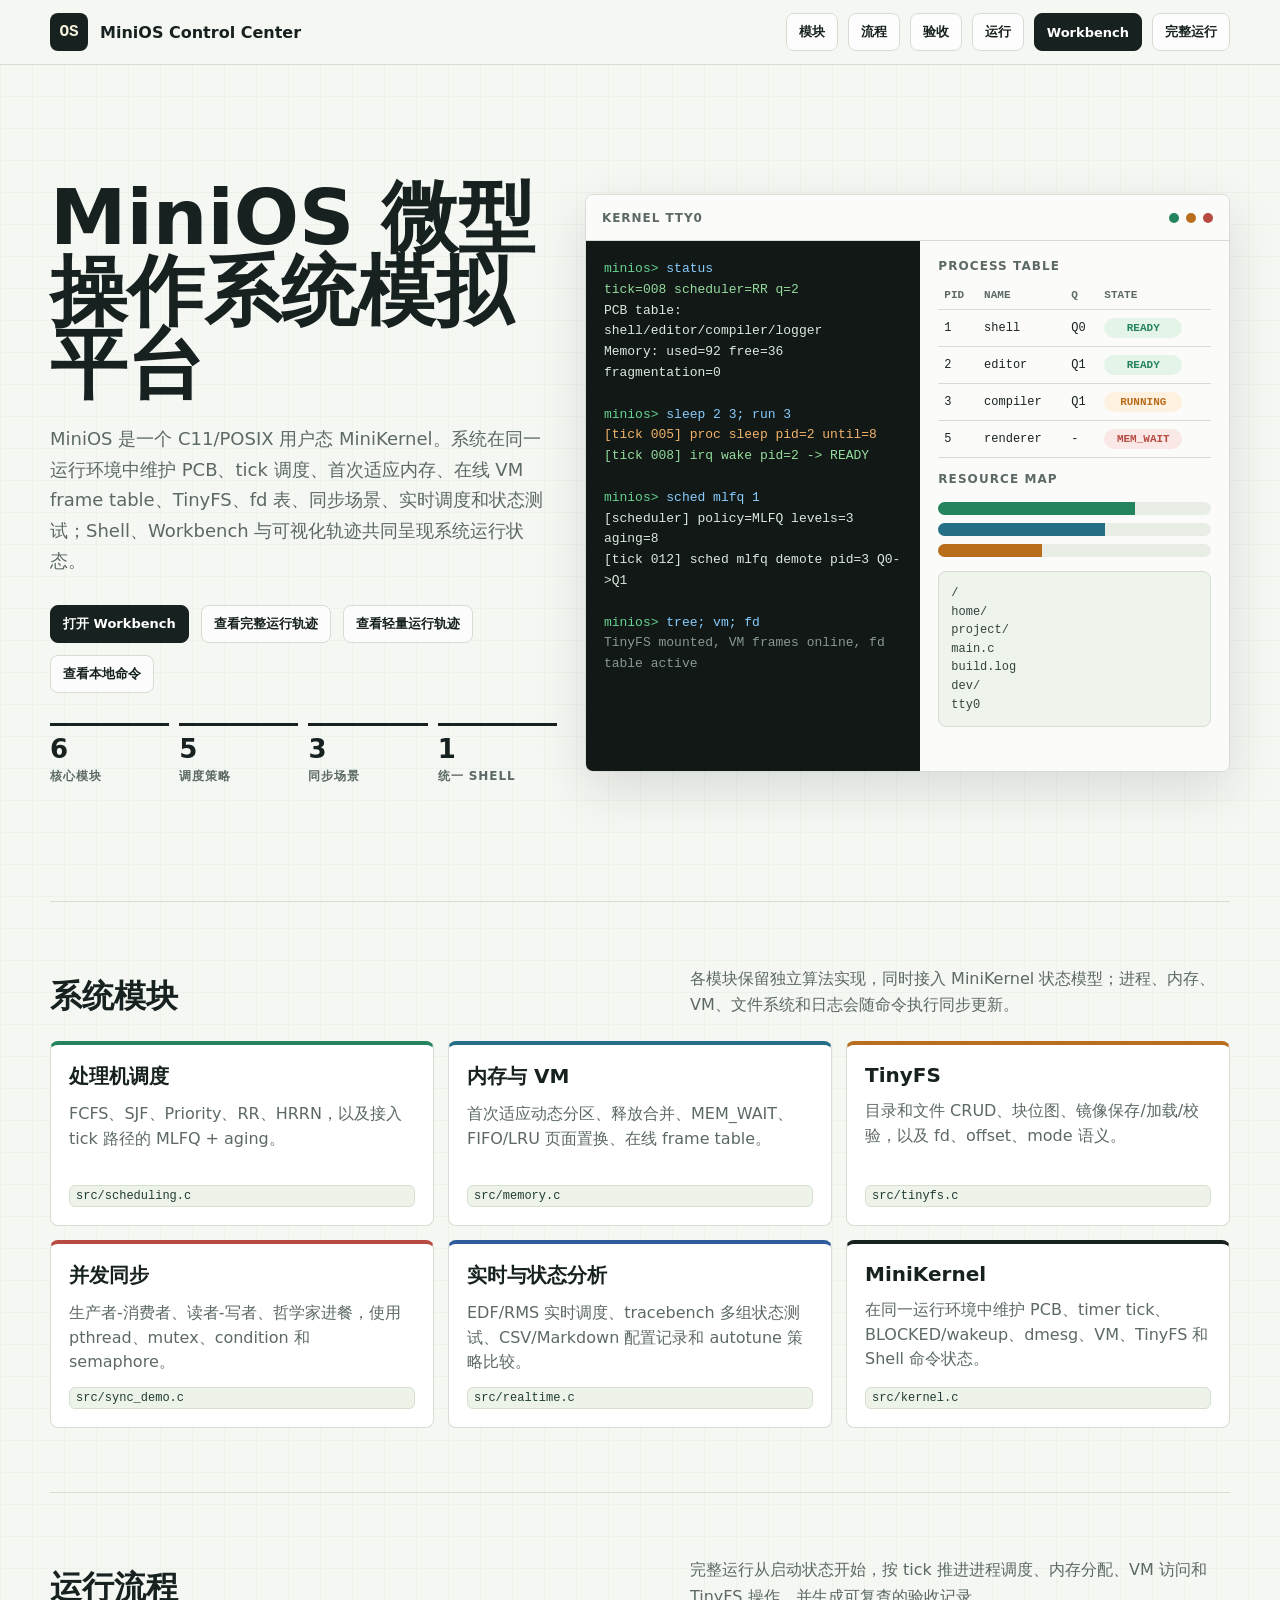
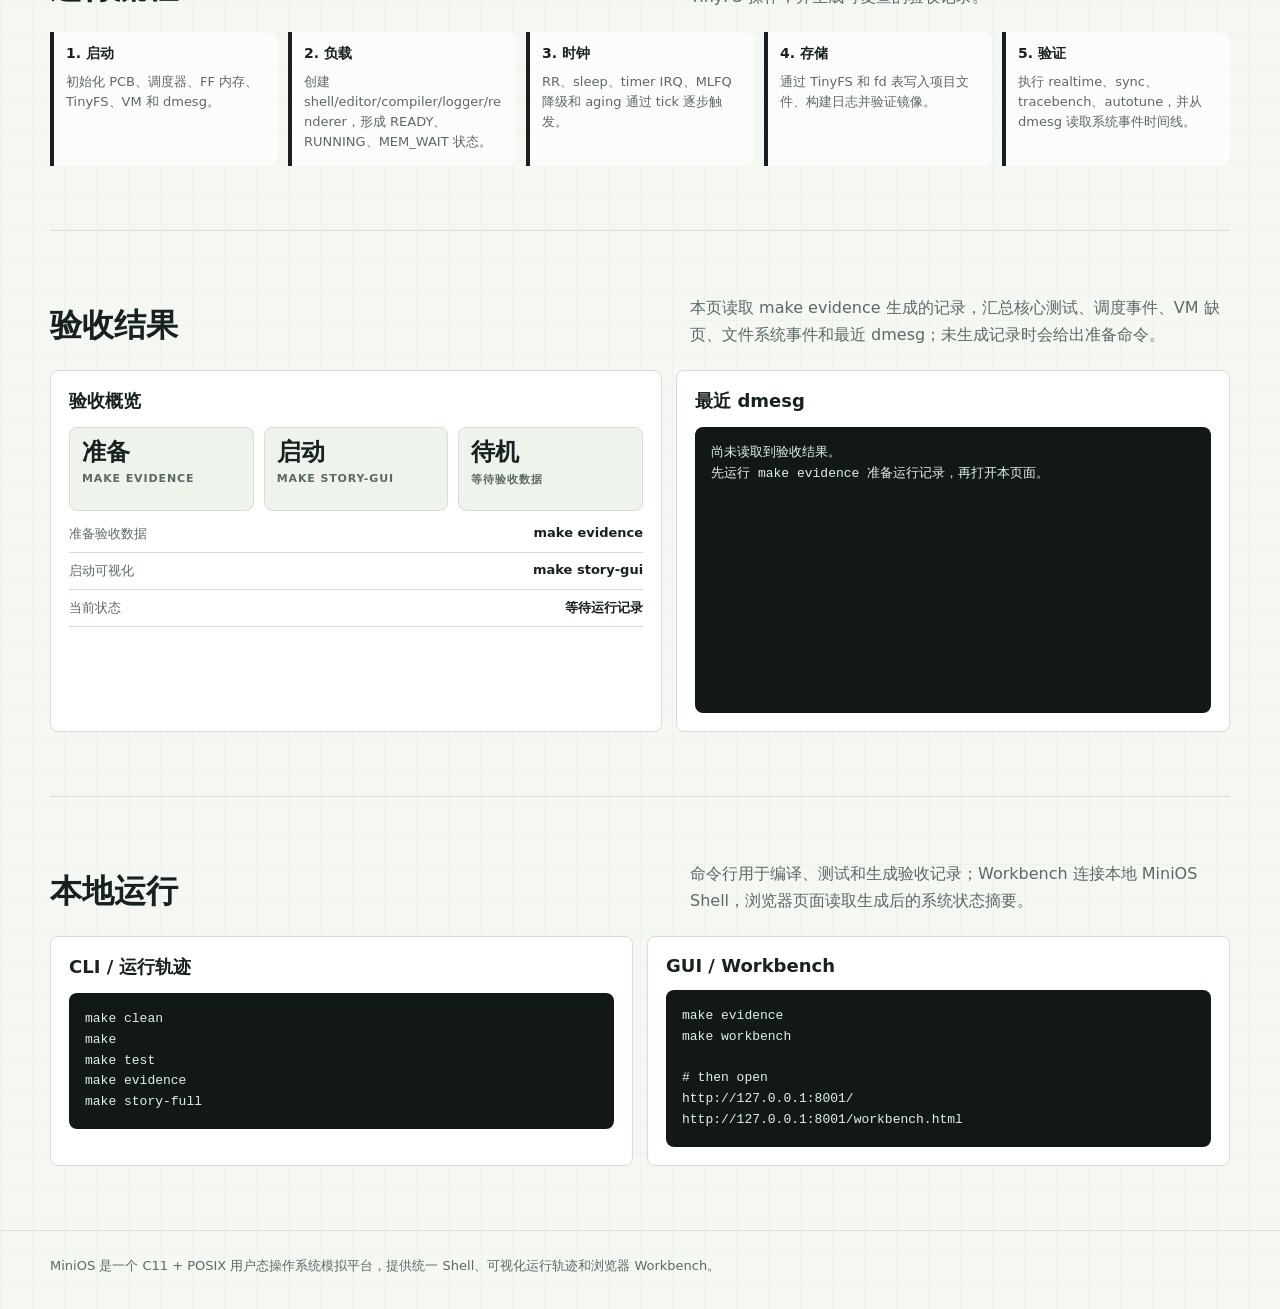
==== demo/index.html @ c405af6d "initialize" ====
<!doctype html>
<html lang="zh-CN">
<head>
  <meta charset="utf-8">
  <meta name="viewport" content="width=device-width, initial-scale=1">
  <title>MiniOS Control Center</title>
  <link rel="stylesheet" href="assets/minios.css">
</head>
<body class="home-page">
  <header class="topbar">
    <nav class="nav">
      <a class="brand" href="./index.html" aria-label="MiniOS Control Center">
        <span class="mark">OS</span>
        <span>MiniOS Control Center</span>
      </a>
      <div class="navlinks">
        <a href="#modules">模块</a>
        <a href="#workflow">流程</a>
        <a href="#evidence">验收</a>
        <a href="#run">运行</a>
        <a class="action primary" href="./workbench.html">Workbench</a>
        <a class="action" href="./minios_story.html?mode=full">完整运行</a>
      </div>
    </nav>
  </header>

  <main>
    <section class="hero">
      <div class="hero-copy">
        <h1>MiniOS 微型操作系统模拟平台</h1>
        <p class="lead">MiniOS 是一个 C11/POSIX 用户态 MiniKernel。系统在同一运行环境中维护 PCB、tick 调度、首次适应内存、在线 VM frame table、TinyFS、fd 表、同步场景、实时调度和状态测试；Shell、Workbench 与可视化轨迹共同呈现系统运行状态。</p>
        <div class="actions">
          <a class="action primary" href="./workbench.html">打开 Workbench</a>
          <a class="action" href="./minios_story.html?mode=full">查看完整运行轨迹</a>
          <a class="action" href="./minios_story.html">查看轻量运行轨迹</a>
          <a class="action" href="#run">查看本地命令</a>
        </div>
        <div class="stats" aria-label="MiniOS feature counts">
          <div class="stat"><strong>6</strong><span>核心模块</span></div>
          <div class="stat"><strong>5</strong><span>调度策略</span></div>
          <div class="stat"><strong>3</strong><span>同步场景</span></div>
          <div class="stat"><strong>1</strong><span>统一 Shell</span></div>
        </div>
      </div>

      <div class="system-preview" aria-label="MiniOS visual system preview">
        <div class="preview-head">
          <span>kernel tty0</span>
          <span class="leds"><i class="led"></i><i class="led"></i><i class="led"></i></span>
        </div>
        <div class="preview-grid">
          <div class="terminal">
            <span class="prompt">minios&gt;</span> <span class="cmd">status</span><br>
            <span class="ok">tick=008 scheduler=RR q=2</span><br>
            PCB table: shell/editor/compiler/logger<br>
            Memory: used=92 free=36 fragmentation=0<br><br>
            <span class="prompt">minios&gt;</span> <span class="cmd">sleep 2 3; run 3</span><br>
            <span class="warn">[tick 005] proc sleep pid=2 until=8</span><br>
            <span class="ok">[tick 008] irq wake pid=2 -&gt; READY</span><br><br>
            <span class="prompt">minios&gt;</span> <span class="cmd">sched mlfq 1</span><br>
            [scheduler] policy=MLFQ levels=3 aging=8<br>
            [tick 012] sched mlfq demote pid=3 Q0-&gt;Q1<br><br>
            <span class="prompt">minios&gt;</span> <span class="cmd">tree; vm; fd</span><br>
            <span class="dim">TinyFS mounted, VM frames online, fd table active</span>
          </div>
          <div class="dashboard">
            <div>
              <p class="mini-title">Process Table</p>
              <table class="process-table">
                <thead><tr><th>PID</th><th>Name</th><th>Q</th><th>State</th></tr></thead>
                <tbody>
                  <tr><td>1</td><td>shell</td><td>Q0</td><td><span class="pill ready">READY</span></td></tr>
                  <tr><td>2</td><td>editor</td><td>Q1</td><td><span class="pill ready">READY</span></td></tr>
                  <tr><td>3</td><td>compiler</td><td>Q1</td><td><span class="pill run">RUNNING</span></td></tr>
                  <tr><td>5</td><td>renderer</td><td>-</td><td><span class="pill wait">MEM_WAIT</span></td></tr>
                </tbody>
              </table>
            </div>
            <div class="memory">
              <p class="mini-title">Resource Map</p>
              <div class="bar" title="First-fit memory used"><span class="used"></span></div>
              <div class="bar" title="VM frame activity"><span class="vm"></span></div>
              <div class="bar" title="TinyFS block bitmap"><span class="fs"></span></div>
            </div>
            <div class="tree">/
home/
  project/
    main.c
    build.log
dev/
  tty0</div>
          </div>
        </div>
      </div>
    </section>

    <section class="band" id="modules">
      <div class="section-head">
        <h2>系统模块</h2>
        <p>各模块保留独立算法实现，同时接入 MiniKernel 状态模型；进程、内存、VM、文件系统和日志会随命令执行同步更新。</p>
      </div>
      <div class="module-grid">
        <article class="module accent-green">
          <div>
            <h3>处理机调度</h3>
            <p>FCFS、SJF、Priority、RR、HRRN，以及接入 tick 路径的 MLFQ + aging。</p>
          </div>
          <code>src/scheduling.c</code>
        </article>
        <article class="module accent-cyan">
          <div>
            <h3>内存与 VM</h3>
            <p>首次适应动态分区、释放合并、MEM_WAIT、FIFO/LRU 页面置换、在线 frame table。</p>
          </div>
          <code>src/memory.c</code>
        </article>
        <article class="module accent-amber">
          <div>
            <h3>TinyFS</h3>
            <p>目录和文件 CRUD、块位图、镜像保存/加载/校验，以及 fd、offset、mode 语义。</p>
          </div>
          <code>src/tinyfs.c</code>
        </article>
        <article class="module accent-red">
          <div>
            <h3>并发同步</h3>
            <p>生产者-消费者、读者-写者、哲学家进餐，使用 pthread、mutex、condition 和 semaphore。</p>
          </div>
          <code>src/sync_demo.c</code>
        </article>
        <article class="module accent-blue">
          <div>
            <h3>实时与状态分析</h3>
            <p>EDF/RMS 实时调度、tracebench 多组状态测试、CSV/Markdown 配置记录和 autotune 策略比较。</p>
          </div>
          <code>src/realtime.c</code>
        </article>
        <article class="module accent-ink">
          <div>
            <h3>MiniKernel</h3>
            <p>在同一运行环境中维护 PCB、timer tick、BLOCKED/wakeup、dmesg、VM、TinyFS 和 Shell 命令状态。</p>
          </div>
          <code>src/kernel.c</code>
        </article>
      </div>
    </section>

    <section class="band" id="workflow">
      <div class="section-head">
        <h2>运行流程</h2>
        <p>完整运行从启动状态开始，按 tick 推进进程调度、内存分配、VM 访问和 TinyFS 操作，并生成可复查的验收记录。</p>
      </div>
      <div class="workflow">
        <div class="step"><strong>1. 启动</strong><span>初始化 PCB、调度器、FF 内存、TinyFS、VM 和 dmesg。</span></div>
        <div class="step"><strong>2. 负载</strong><span>创建 shell/editor/compiler/logger/renderer，形成 READY、RUNNING、MEM_WAIT 状态。</span></div>
        <div class="step"><strong>3. 时钟</strong><span>RR、sleep、timer IRQ、MLFQ 降级和 aging 通过 tick 逐步触发。</span></div>
        <div class="step"><strong>4. 存储</strong><span>通过 TinyFS 和 fd 表写入项目文件、构建日志并验证镜像。</span></div>
        <div class="step"><strong>5. 验证</strong><span>执行 realtime、sync、tracebench、autotune，并从 dmesg 读取系统事件时间线。</span></div>
      </div>
    </section>

    <section class="band" id="evidence">
      <div class="section-head">
        <h2>验收结果</h2>
        <p>本页读取 make evidence 生成的记录，汇总核心测试、调度事件、VM 缺页、文件系统事件和最近 dmesg；未生成记录时会给出准备命令。</p>
      </div>
      <div class="evidence-grid">
        <div class="evidence-panel">
          <h3>验收概览</h3>
          <div class="evidence-metrics" id="evidenceMetrics">
            <div class="evidence-metric"><strong>-</strong><span>待运行</span></div>
            <div class="evidence-metric"><strong>-</strong><span>待加载</span></div>
            <div class="evidence-metric"><strong>-</strong><span>待记录</span></div>
          </div>
          <div class="evidence-list" id="evidenceList">
            <div class="evidence-row"><span>准备命令</span><b>make evidence</b></div>
            <div class="evidence-row"><span>可视化入口</span><b>make story-gui</b></div>
          </div>
        </div>
        <div class="evidence-panel">
          <h3>最近 dmesg</h3>
          <pre class="dmesg-live" id="evidenceDmesg">生成验收数据后，这里会显示最近的 MiniOS 内核事件。</pre>
        </div>
      </div>
    </section>

    <section class="band" id="run">
      <div class="section-head">
        <h2>本地运行</h2>
        <p>命令行用于编译、测试和生成验收记录；Workbench 连接本地 MiniOS Shell，浏览器页面读取生成后的系统状态摘要。</p>
      </div>
      <div class="commands">
        <div class="command">
          <h3>CLI / 运行轨迹</h3>
          <pre>make clean
make
make test
make evidence
make story-full</pre>
        </div>
        <div class="command">
          <h3>GUI / Workbench</h3>
          <pre>make evidence
make workbench

# then open
http://127.0.0.1:8001/
http://127.0.0.1:8001/workbench.html</pre>
        </div>
      </div>
    </section>
  </main>

  <footer>
    <main>MiniOS 是一个 C11 + POSIX 用户态操作系统模拟平台，提供统一 Shell、可视化运行轨迹和浏览器 Workbench。</main>
  </footer>
  <script>
    const metricEl = document.getElementById('evidenceMetrics');
    const listEl = document.getElementById('evidenceList');
    const dmesgEl = document.getElementById('evidenceDmesg');

    function text(value, fallback = '-') {
      return value === undefined || value === null || value === '' ? fallback : String(value);
    }

    function html(value, fallback = '-') {
      return text(value, fallback)
        .replace(/&/g, '&amp;')
        .replace(/</g, '&lt;')
        .replace(/>/g, '&gt;')
        .replace(/"/g, '&quot;')
        .replace(/'/g, '&#39;');
    }

    function renderFallbackEvidence() {
      metricEl.innerHTML = `
        <div class="evidence-metric"><strong>准备</strong><span>make evidence</span></div>
        <div class="evidence-metric"><strong>启动</strong><span>make story-gui</span></div>
        <div class="evidence-metric"><strong>待机</strong><span>等待验收数据</span></div>`;
      listEl.innerHTML = `
        <div class="evidence-row"><span>准备验收数据</span><b>make evidence</b></div>
        <div class="evidence-row"><span>启动可视化</span><b>make story-gui</b></div>
        <div class="evidence-row"><span>当前状态</span><b>等待运行记录</b></div>`;
      dmesgEl.textContent = '尚未读取到验收结果。\n先运行 make evidence 准备运行记录，再打开本页面。';
    }

    function renderEvidence(data) {
      const status = data.status || {};
      const events = data.events || {};
      const autotune = data.autotune || {};
      const tracebench = data.tracebench || {};

      metricEl.innerHTML = `
        <div class="evidence-metric"><strong>${html(status.core_tests)}</strong><span>核心测试</span></div>
        <div class="evidence-metric"><strong>${html(status.final_tick)}</strong><span>最终 Tick</span></div>
        <div class="evidence-metric"><strong>${html(status.full_demo_commands)}</strong><span>Shell 命令</span></div>
        <div class="evidence-metric"><strong>${html(events.mlfq_events)}</strong><span>MLFQ 事件</span></div>
        <div class="evidence-metric"><strong>${html(events.vm_faults)}</strong><span>VM 缺页</span></div>
        <div class="evidence-metric"><strong>${html(events.fs_events)}</strong><span>FS 事件</span></div>`;

      listEl.innerHTML = `
        <div class="evidence-row"><span>验收时间</span><b>${html(data.generated_at)}</b></div>
        <div class="evidence-row"><span>调度推荐</span><b>${html(autotune.scheduler)}</b></div>
        <div class="evidence-row"><span>VM 推荐</span><b>${html(autotune.vm)}</b></div>
        <div class="evidence-row"><span>并发推荐</span><b>${html(autotune.concurrency)} ${html(autotune.speedup, '')}</b></div>
        <div class="evidence-row"><span>Tracebench</span><b>${html(tracebench.vm_summary)}</b></div>
        <div class="evidence-row"><span>运行规模</span><b>${html(status.full_demo_lines)} 行轨迹 / ${html(status.record_count)} 项记录</b></div>`;

      dmesgEl.textContent = Array.isArray(data.recent_dmesg) && data.recent_dmesg.length > 0
        ? data.recent_dmesg.join('\n')
        : '已加载验收结果，但没有最近 dmesg 记录。';
    }

    fetch('assets/evidence.json', { cache: 'no-store' })
      .then(response => {
        if (!response.ok) throw new Error(`HTTP ${response.status}`);
        return response.json();
      })
      .then(renderEvidence)
      .catch(renderFallbackEvidence);
  </script>
</body>
</html>
---- demo/assets/minios.css ----
/* Shared stylesheet for the MiniOS GUI pages. Page-specific rules are scoped by body class to keep common class names from drifting or colliding. */

/* index.html */

:root {
  --bg: #f5f7f3;
    --ink: #17211f;
    --muted: #5c6964;
    --line: #d7ddd3;
    --panel: #ffffff;
    --panel-soft: #eef3eb;
    --panel-2: #eef3eb;
    --terminal: #111816;
    --green: #24845d;
    --cyan: #256f86;
    --amber: #b96e1e;
    --red: #b84b41;
    --blue: #315c9b;
    --shadow: 0 18px 50px rgba(18, 31, 28, 0.12);
}

body.home-page * {
  box-sizing: border-box;
}

body.home-page {
  margin: 0;
    color: var(--ink);
    background:
      linear-gradient(#edf2ea 1px, transparent 1px),
      linear-gradient(90deg, #edf2ea 1px, transparent 1px),
      var(--bg);
    background-size: 32px 32px;
    font-family: Inter, "Segoe UI", "PingFang SC", "Microsoft YaHei", system-ui, sans-serif;
}

body.home-page a {
  color: inherit; text-decoration: none;
}

body.home-page .topbar {
  position: sticky;
    top: 0;
    z-index: 10;
    border-bottom: 1px solid var(--line);
    background: rgba(245, 247, 243, 0.92);
    backdrop-filter: blur(14px);
}

body.home-page .nav {
  width: min(1180px, calc(100vw - 32px));
    margin: 0 auto;
    min-height: 64px;
    display: flex;
    align-items: center;
    justify-content: space-between;
    gap: 16px;
}

body.home-page .brand {
  display: flex;
    align-items: center;
    gap: 12px;
    font-weight: 900;
    letter-spacing: 0;
}

body.home-page .mark {
  width: 38px;
    height: 38px;
    border-radius: 8px;
    display: grid;
    place-items: center;
    background: var(--ink);
    color: #f6f1dc;
    font: 900 16px "Cascadia Code", "JetBrains Mono", monospace;
}

body.home-page .navlinks {
  display: flex;
    align-items: center;
    gap: 10px;
    flex-wrap: wrap;
}

body.home-page .navlinks a, body.home-page .action {
  min-height: 38px;
    display: inline-flex;
    align-items: center;
    justify-content: center;
    border: 1px solid var(--line);
    border-radius: 8px;
    padding: 0 12px;
    background: rgba(255, 255, 255, 0.68);
    font-size: 13px;
    font-weight: 800;
    white-space: nowrap;
}

body.home-page .action.primary {
  border-color: var(--ink);
    background: var(--ink);
    color: #fff;
}

body.home-page main {
  width: min(1180px, calc(100vw - 32px));
    margin: 0 auto;
}

body.home-page .hero {
  min-height: calc(100vh - 64px);
    display: grid;
    grid-template-columns: minmax(0, 0.88fr) minmax(480px, 1.12fr);
    gap: 28px;
    align-items: center;
    padding: 34px 0;
}

body.home-page .hero-copy h1 {
  margin: 0;
    font-size: clamp(42px, 6vw, 82px);
    line-height: 0.96;
    letter-spacing: 0;
    max-width: 720px;
}

body.home-page .lead {
  margin: 22px 0 0;
    max-width: 670px;
    color: var(--muted);
    font-size: 18px;
    line-height: 1.7;
}

body.home-page .actions {
  margin-top: 28px;
    display: flex;
    flex-wrap: wrap;
    gap: 12px;
}

body.home-page .stats {
  margin-top: 30px;
    display: grid;
    grid-template-columns: repeat(4, minmax(0, 1fr));
    gap: 10px;
    max-width: 620px;
}

body.home-page .stat {
  border-top: 3px solid var(--ink);
    padding-top: 10px;
}

body.home-page .stat strong {
  display: block;
    font-size: 26px;
    line-height: 1;
}

body.home-page .stat span {
  display: block;
    margin-top: 6px;
    color: var(--muted);
    font-size: 12px;
    font-weight: 800;
    text-transform: uppercase;
    letter-spacing: 0.08em;
}

body.home-page .system-preview {
  border: 1px solid var(--line);
    border-radius: 8px;
    background: var(--panel);
    box-shadow: var(--shadow);
    overflow: hidden;
}

body.home-page .preview-head {
  height: 46px;
    display: flex;
    align-items: center;
    justify-content: space-between;
    padding: 0 16px;
    border-bottom: 1px solid var(--line);
    background: #fbfcfa;
    font-size: 12px;
    font-weight: 900;
    letter-spacing: 0.08em;
    text-transform: uppercase;
    color: var(--muted);
}

body.home-page .leds {
  display: flex;
    gap: 7px;
}

body.home-page .led {
  width: 10px;
    height: 10px;
    border-radius: 50%;
    background: var(--green);
}

body.home-page .led:nth-child(2) {
  background: var(--amber);
}

body.home-page .led:nth-child(3) {
  background: var(--red);
}

body.home-page .preview-grid {
  display: grid;
    grid-template-columns: 1.04fr 0.96fr;
    min-height: 530px;
}

body.home-page .terminal {
  background: var(--terminal);
    color: #dce9df;
    padding: 18px;
    font: 13px/1.6 "Cascadia Code", "JetBrains Mono", monospace;
    overflow: hidden;
}

body.home-page .prompt {
  color: #67d391;
}

body.home-page .cmd {
  color: #88ccff;
}

body.home-page .ok {
  color: #96db9e;
}

body.home-page .warn {
  color: #f2b369;
}

body.home-page .dim {
  color: #899990;
}

body.home-page .dashboard {
  padding: 18px;
    display: grid;
    gap: 14px;
    align-content: start;
    background: #fbfcfa;
}

body.home-page .mini-title {
  margin: 0 0 8px;
    color: var(--muted);
    font-size: 12px;
    font-weight: 900;
    letter-spacing: 0.09em;
    text-transform: uppercase;
}

body.home-page .process-table {
  width: 100%;
    border-collapse: collapse;
    font: 12px "Cascadia Code", monospace;
}

body.home-page .process-table th, body.home-page .process-table td {
  padding: 8px 6px;
    border-bottom: 1px solid var(--line);
    text-align: left;
}

body.home-page .process-table th {
  color: var(--muted);
    font-size: 11px;
    text-transform: uppercase;
}

body.home-page .pill {
  display: inline-flex;
    align-items: center;
    min-width: 78px;
    justify-content: center;
    border-radius: 999px;
    padding: 4px 8px;
    font-size: 11px;
    font-weight: 900;
}

body.home-page .ready {
  color: var(--green); background: #e5f4e8;
}

body.home-page .run {
  color: var(--amber); background: #fff1df;
}

body.home-page .wait {
  color: var(--red); background: #fae8e6;
}

body.home-page .memory {
  display: grid;
    gap: 8px;
}

body.home-page .bar {
  height: 13px;
    border-radius: 999px;
    overflow: hidden;
    background: #e8ede5;
}

body.home-page .bar span {
  display: block;
    height: 100%;
}

body.home-page .bar .used {
  width: 72%; background: var(--green);
}

body.home-page .bar .vm {
  width: 61%; background: var(--cyan);
}

body.home-page .bar .fs {
  width: 38%; background: var(--amber);
}

body.home-page .tree {
  border: 1px solid var(--line);
    border-radius: 8px;
    padding: 12px;
    background: var(--panel-soft);
    color: #33433e;
    font: 12px/1.55 "Cascadia Code", monospace;
    white-space: pre-line;
}

body.home-page section.band {
  padding: 64px 0;
    border-top: 1px solid var(--line);
}

body.home-page .section-head {
  display: flex;
    align-items: end;
    justify-content: space-between;
    gap: 18px;
    margin-bottom: 22px;
}

body.home-page .section-head h2 {
  margin: 0;
    font-size: 32px;
    letter-spacing: 0;
}

body.home-page .section-head p {
  margin: 0;
    color: var(--muted);
    max-width: 540px;
    line-height: 1.65;
}

body.home-page .module-grid {
  display: grid;
    grid-template-columns: repeat(3, minmax(0, 1fr));
    gap: 14px;
}

body.home-page .module {
  border: 1px solid var(--line);
    border-radius: 8px;
    background: var(--panel);
    padding: 18px;
    min-height: 185px;
    display: flex;
    flex-direction: column;
    justify-content: space-between;
}

body.home-page .module h3 {
  margin: 0;
    font-size: 20px;
    letter-spacing: 0;
}

body.home-page .module p {
  margin: 12px 0;
    color: var(--muted);
    line-height: 1.55;
}

body.home-page .module code, body.home-page .command code {
  font-family: "Cascadia Code", "JetBrains Mono", monospace;
    font-size: 12px;
    color: #213c35;
    background: #edf3e9;
    border: 1px solid #d6dfd0;
    border-radius: 6px;
    padding: 3px 6px;
    word-break: break-word;
}

body.home-page .accent-green {
  border-top: 4px solid var(--green);
}

body.home-page .accent-cyan {
  border-top: 4px solid var(--cyan);
}

body.home-page .accent-amber {
  border-top: 4px solid var(--amber);
}

body.home-page .accent-red {
  border-top: 4px solid var(--red);
}

body.home-page .accent-blue {
  border-top: 4px solid var(--blue);
}

body.home-page .accent-ink {
  border-top: 4px solid var(--ink);
}

body.home-page .workflow {
  display: grid;
    grid-template-columns: repeat(auto-fit, minmax(190px, 1fr));
    gap: 10px;
}

body.home-page .evidence-grid {
  display: grid;
    grid-template-columns: 1.05fr 0.95fr;
    gap: 14px;
    align-items: stretch;
}

body.home-page .evidence-panel {
  border: 1px solid var(--line);
    border-radius: 8px;
    background: var(--panel);
    padding: 18px;
    min-height: 100%;
}

body.home-page .evidence-panel h3 {
  margin: 0 0 14px;
    font-size: 18px;
}

body.home-page .evidence-metrics {
  display: grid;
    grid-template-columns: repeat(3, minmax(0, 1fr));
    gap: 10px;
}

body.home-page .evidence-metric {
  border: 1px solid var(--line);
    border-radius: 8px;
    background: var(--panel-soft);
    padding: 12px;
    min-height: 84px;
}

body.home-page .evidence-metric strong {
  display: block;
    font-size: 24px;
    line-height: 1.05;
}

body.home-page .evidence-metric span {
  display: block;
    margin-top: 7px;
    color: var(--muted);
    font-size: 11px;
    font-weight: 900;
    text-transform: uppercase;
    letter-spacing: 0.08em;
}

body.home-page .evidence-list {
  display: grid;
    gap: 9px;
    margin-top: 14px;
}

body.home-page .evidence-row {
  display: flex;
    justify-content: space-between;
    gap: 14px;
    border-bottom: 1px solid var(--line);
    padding-bottom: 9px;
    color: var(--muted);
    font-size: 13px;
}

body.home-page .evidence-row b {
  color: var(--ink);
    font-weight: 900;
}

body.home-page .dmesg-live {
  margin: 0;
    min-height: 286px;
    max-height: 360px;
}

body.home-page .step {
  border-left: 4px solid var(--ink);
    padding: 12px 12px 14px;
    background: rgba(255, 255, 255, 0.72);
    border-radius: 0 8px 8px 0;
    min-height: 128px;
    display: grid;
    align-content: start;
    gap: 9px;
}

body.home-page .step strong {
  display: block;
    font-size: 14px;
    line-height: 1.35;
}

body.home-page .step span {
  display: block;
    margin-top: 0;
    color: var(--muted);
    font-size: 13px;
    line-height: 1.55;
    overflow-wrap: anywhere;
}

body.home-page .commands {
  display: grid;
    grid-template-columns: 1fr 1fr;
    gap: 14px;
}

body.home-page .command {
  border: 1px solid var(--line);
    border-radius: 8px;
    background: var(--panel);
    padding: 18px;
}

body.home-page .command h3 {
  margin: 0 0 14px;
    font-size: 18px;
}

body.home-page pre {
  margin: 0;
    padding: 16px;
    border-radius: 8px;
    background: var(--terminal);
    color: #e4efe7;
    overflow: auto;
    font: 13px/1.6 "Cascadia Code", "JetBrains Mono", monospace;
}

body.home-page footer {
  border-top: 1px solid var(--line);
    padding: 26px 0 34px;
    color: var(--muted);
    font-size: 13px;
}

@media (max-width: 980px) {
  body.home-page .hero {
    min-height: auto;
      grid-template-columns: 1fr;
      padding: 36px 0;
  }

  body.home-page .preview-grid, body.home-page .module-grid, body.home-page .workflow, body.home-page .evidence-grid, body.home-page .commands {
    grid-template-columns: 1fr;
  }

  body.home-page .evidence-metrics {
    grid-template-columns: repeat(2, minmax(0, 1fr));
  }

  body.home-page .stats {
    grid-template-columns: repeat(2, minmax(0, 1fr));
  }

  body.home-page .section-head {
    display: block;
  }

  body.home-page .section-head p {
    margin-top: 10px;
  }

}

@media (max-width: 640px) {
  body.home-page .nav {
    align-items: flex-start;
      flex-direction: column;
      padding: 12px 0;
  }

  body.home-page .hero-copy h1 {
    font-size: 40px;
  }

  body.home-page .lead {
    font-size: 16px;
  }

  body.home-page .stats {
    grid-template-columns: 1fr;
  }

  body.home-page .evidence-metrics {
    grid-template-columns: 1fr;
  }

  body.home-page .actions a {
    width: 100%;
  }

}

/* minios_story.html */

body.story-page * {
  box-sizing: border-box;
}

body.story-page {
  margin: 0;
    min-height: 100vh;
    color: var(--ink);
    font-family: Inter, "Segoe UI", "PingFang SC", "Microsoft YaHei", system-ui, sans-serif;
    background:
      linear-gradient(#edf2ea 1px, transparent 1px),
      linear-gradient(90deg, #edf2ea 1px, transparent 1px),
      var(--bg);
    background-size: 32px 32px;
    overflow: auto;
}

body.story-page .shell {
  width: min(1500px, calc(100vw - 32px));
    min-height: calc(100vh - 32px);
    margin: 16px auto 24px;
    display: grid;
    grid-template-columns: 1.35fr 0.9fr;
    grid-template-rows: auto minmax(540px, 1fr) auto;
    gap: 16px;
}

body.story-page .hero, body.story-page .terminal, body.story-page .dashboard, body.story-page .timeline {
  border: 1px solid var(--line);
    background: var(--panel);
    box-shadow: var(--shadow);
}

body.story-page .hero, body.story-page .terminal, body.story-page .dashboard, body.story-page .timeline {
  min-width: 0;
}

body.story-page .hero {
  grid-column: 1 / -1;
    border-radius: 8px;
    display: flex;
    align-items: center;
    justify-content: space-between;
    padding: 18px 24px;
    background: rgba(255, 255, 255, 0.92);
    position: relative;
    overflow: hidden;
}

body.story-page .hero::after {
  content: "";
    position: absolute;
    inset: auto 24px 0;
    height: 1px;
    background: var(--line);
}

body.story-page .title {
  display: flex; align-items: center; gap: 16px;
}

body.story-page .badge {
  width: 52px;
    height: 52px;
    display: grid;
    place-items: center;
    border-radius: 8px;
    color: #f6f1dc;
    background: var(--ink);
    font: 900 22px "Cascadia Code", "Fira Code", monospace;
}

body.story-page h1 {
  margin: 0; font-size: 30px; letter-spacing: 0;
}

body.story-page .subtitle {
  color: var(--muted); font-size: 14px; margin-top: 4px;
}

body.story-page .hero-meta {
  display: flex; flex-wrap: wrap; gap: 6px; margin-top: 8px;
}

body.story-page .hero-meta span {
  border: 1px solid var(--line);
    border-radius: 999px;
    padding: 4px 8px;
    color: var(--muted);
    background: var(--panel-2);
    font: 800 10px Inter, "Segoe UI", sans-serif;
    letter-spacing: 0.08em;
    text-transform: uppercase;
}

body.story-page #storyUpdatedAt {
  border-color: #b8d8c2;
  color: #24483b;
  background: #e5f4e8;
}

body.story-page .controls {
  display: flex; align-items: center; gap: 10px;
}

body.story-page button, body.story-page select, body.story-page .home-link {
  border: 1px solid var(--line);
    border-radius: 8px;
    background: rgba(255, 255, 255, 0.68);
    color: var(--ink);
    min-height: 38px;
    padding: 0 12px;
    font: 800 13px Inter, "Segoe UI", sans-serif;
    cursor: pointer;
    text-decoration: none;
    display: inline-flex;
    align-items: center;
    justify-content: center;
}

body.story-page .home-link {
  border-color: #b8d8c2;
  color: #24483b;
  background: #e5f4e8;
}

body.story-page button:disabled {
  cursor: not-allowed; opacity: 0.46;
}

body.story-page button.primary {
  background: var(--ink); color: #fff; border-color: var(--ink);
}

body.story-page select {
  appearance: none;
}

body.story-page .terminal {
  border-radius: 8px;
    padding: 0;
    overflow: hidden;
    display: grid;
    grid-template-rows: 42px 1fr;
    background: var(--terminal);
}

body.story-page .terminal-bar {
  display: flex;
    align-items: center;
    gap: 8px;
    padding: 0 18px;
    border-bottom: 1px solid rgba(255, 255, 255, 0.08);
    background: rgba(0, 0, 0, 0.28);
    color: #899990;
    font: 900 12px Inter, "Segoe UI", sans-serif;
    letter-spacing: 0.08em;
    text-transform: uppercase;
}

body.story-page .dot {
  width: 10px; height: 10px; border-radius: 50%; background: var(--red);
}

body.story-page .dot:nth-child(2) {
  background: var(--amber);
}

body.story-page .dot:nth-child(3) {
  background: var(--green);
}

body.story-page .terminal-screen {
  padding: 18px;
    overflow: auto;
    font: 14px/1.55 "Cascadia Code", "Fira Code", "JetBrains Mono", monospace;
    color: #dce9df;
    background:
      linear-gradient(rgba(255,255,255,0.026) 1px, transparent 1px),
      var(--terminal);
    background-size: 100% 28px;
}

body.story-page .prompt {
  color: #67d391;
}

body.story-page .cmd {
  color: #88ccff;
}

body.story-page .out {
  color: #dce9df; white-space: pre-wrap; margin: 4px 0 14px;
}

body.story-page .cursor {
  display: inline-block; width: 8px; height: 16px; background: var(--amber); vertical-align: -2px; animation: blink 1s steps(1) infinite;
}

@keyframes blink { 50% { opacity: 0; } 
}

body.story-page .dashboard {
  border-radius: 8px;
    padding: 18px;
    display: grid;
    grid-template-rows: auto auto auto 1fr;
    gap: 14px;
    overflow: auto;
    background: #fbfcfa;
}

body.story-page .phase-label {
  color: var(--amber); font: 800 13px Inter, "Segoe UI", sans-serif; text-transform: uppercase; letter-spacing: 0.12em;
}

body.story-page .narration {
  font-size: 22px; line-height: 1.24; margin-top: 5px;
}

body.story-page .metrics {
  display: grid; grid-template-columns: repeat(3, minmax(0, 1fr)); gap: 10px;
}

body.story-page .metric {
  background: var(--panel-2); border: 1px solid var(--line); border-radius: 8px; padding: 12px;
}

body.story-page .metric span {
  display: block; color: var(--muted); font: 900 11px Inter, "Segoe UI", sans-serif; text-transform: uppercase; letter-spacing: 0.1em;
}

body.story-page .metric strong {
  display: block; margin-top: 5px; font-size: 22px;
}

body.story-page .phase-label,
body.story-page .narration,
body.story-page .metric,
body.story-page .metric span,
body.story-page .metric strong,
body.story-page .module,
body.story-page .fs-box,
body.story-page .vm-box,
body.story-page .fd-box,
body.story-page .log-box,
body.story-page .evidence-box {
  min-width: 0;
  overflow-wrap: anywhere;
}

body.story-page .memory-bar {
  height: 12px; background: #e8ede5; border-radius: 99px; overflow: hidden; margin-top: 8px;
}

body.story-page .memory-fill {
  height: 100%; width: 0%; background: var(--green); transition: width 500ms ease;
}

body.story-page .module-grid {
  display: grid; grid-template-columns: repeat(5, 1fr); gap: 7px;
}

body.story-page .module {
  border: 1px solid var(--line);
    border-radius: 8px;
    padding: 7px 6px;
    color: var(--muted);
    background: rgba(255, 255, 255, 0.72);
    font: 800 10px Inter, "Segoe UI", sans-serif;
    text-align: center;
    letter-spacing: 0.06em;
    text-transform: uppercase;
    transition: 250ms ease;
}

body.story-page .module.done {
  color: var(--green); border-color: #b8d8c2; background: #e5f4e8;
}

body.story-page .module.current {
  color: #fff;
    border-color: var(--ink);
    background: var(--ink);
    box-shadow: none;
    transform: translateY(-1px);
}

body.story-page .tables {
  display: grid; grid-template-columns: 1fr; gap: 12px; min-height: 0; overflow: auto;
}

body.story-page table {
  width: 100%; border-collapse: collapse; font: 13px "Cascadia Code", monospace;
}

body.story-page th, body.story-page td {
  padding: 8px 6px; border-bottom: 1px solid var(--line); text-align: left;
}

body.story-page th {
  color: var(--muted); font-size: 11px; text-transform: uppercase;
}

body.story-page .state-ready {
  color: var(--green);
}

body.story-page .state-run {
  color: var(--amber);
}

body.story-page .state-wait {
  color: var(--red);
}

body.story-page .state-term {
  color: #899990;
}

body.story-page .fs-box, body.story-page .vm-box, body.story-page .fd-box, body.story-page .log-box, body.story-page .evidence-box {
  background: var(--panel-2);
    border: 1px solid var(--line);
    border-radius: 8px;
    padding: 12px;
    font: 12px/1.45 "Cascadia Code", monospace;
    color: #33433e;
    max-height: 106px;
    overflow: hidden;
    white-space: pre-line;
}

body.story-page .evidence-box {
  max-height: 122px;
    color: #24483b;
    border-color: #b8d8c2;
    background: #e5f4e8;
}

body.story-page .evidence-title {
  display: block;
    margin-bottom: 6px;
    color: var(--green);
    font: 800 11px Inter, "Segoe UI", sans-serif;
    letter-spacing: 0.08em;
    text-transform: uppercase;
}

body.story-page .timeline {
  grid-column: 1 / -1;
    border-radius: 8px;
    padding: 16px 18px;
    background: var(--panel);
    overflow: visible;
}

body.story-page .progress-track {
  height: 8px;
    margin-bottom: 12px;
    border-radius: 999px;
    overflow: hidden;
    background: #e8ede5;
}

body.story-page .progress-fill {
  width: 0%;
    height: 100%;
    border-radius: inherit;
    background: var(--green);
    transition: width 500ms ease;
}

body.story-page .phase-grid {
  display: grid;
    grid-template-columns: repeat(auto-fit, minmax(158px, 1fr));
    gap: 10px;
}

body.story-page .phase {
  appearance: none;
    display: block;
    width: 100%;
    border: 1px solid var(--line);
    border-radius: 8px;
    padding: 10px 11px 11px;
    color: var(--muted);
    min-width: 0;
    min-height: 72px;
    background: rgba(255, 255, 255, 0.68);
    transition: 250ms ease;
    text-align: left;
    overflow: visible;
    white-space: normal;
}

body.story-page .phase.active {
  background: var(--ink); color: #fff; border-color: var(--ink); transform: translateY(-3px);
}

body.story-page .phase b {
  display: block; color: inherit; font: 800 12px "Trebuchet MS", sans-serif;
  line-height: 1.25;
  overflow-wrap: anywhere;
}

body.story-page .phase small {
  display: block; margin-top: 5px; font-size: 11px; line-height: 1.35;
  max-height: none;
  overflow: visible;
  overflow-wrap: anywhere;
}

@media (max-width: 1100px) {
  body.story-page {
    overflow: auto;
  }

  body.story-page .shell {
    height: auto; grid-template-columns: 1fr; grid-template-rows: auto 520px auto auto;
  }

  body.story-page .hero {
    grid-column: auto; align-items: flex-start; flex-direction: column; gap: 14px;
  }

  body.story-page .timeline {
    grid-column: auto;
  }

  body.story-page .phase-grid {
    grid-template-columns: repeat(auto-fit, minmax(150px, 1fr));
  }

  body.story-page .module-grid {
    grid-template-columns: repeat(2, 1fr);
  }

  body.story-page .controls {
    flex-wrap: wrap;
  }

}
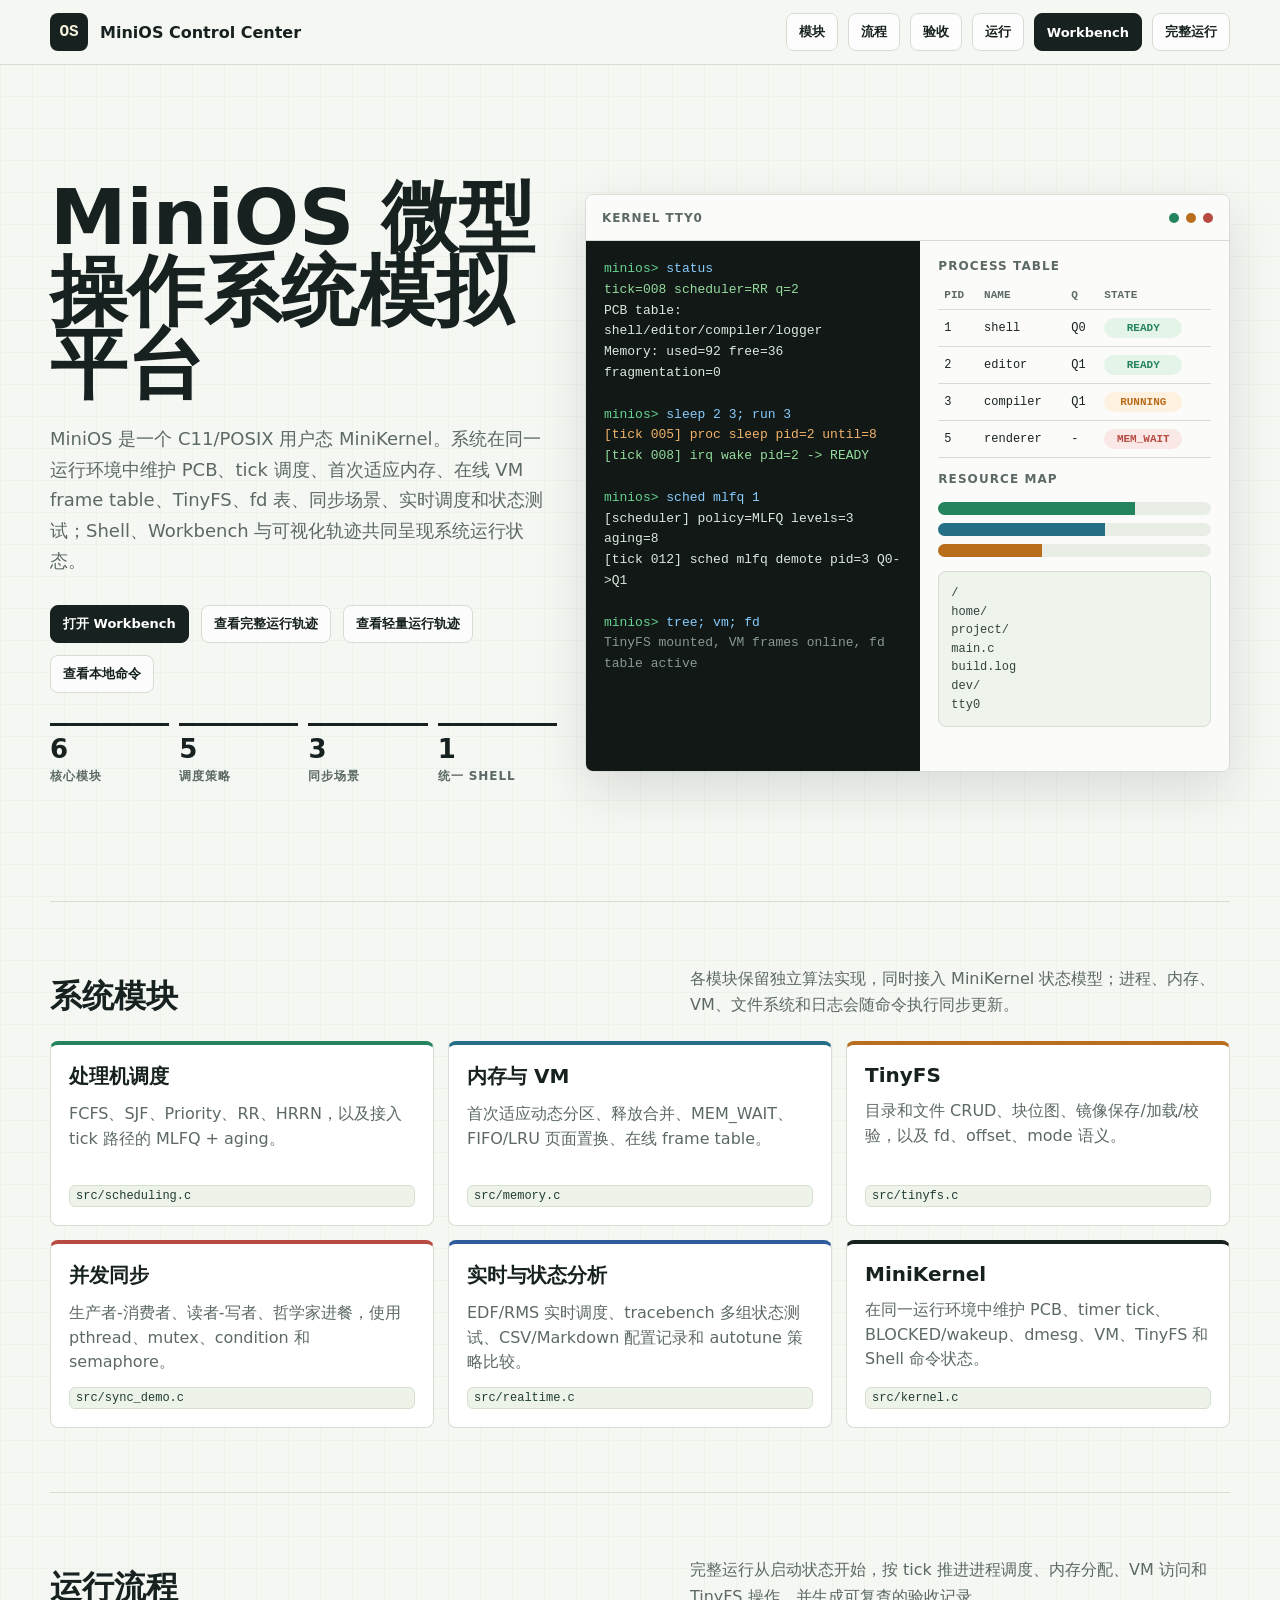
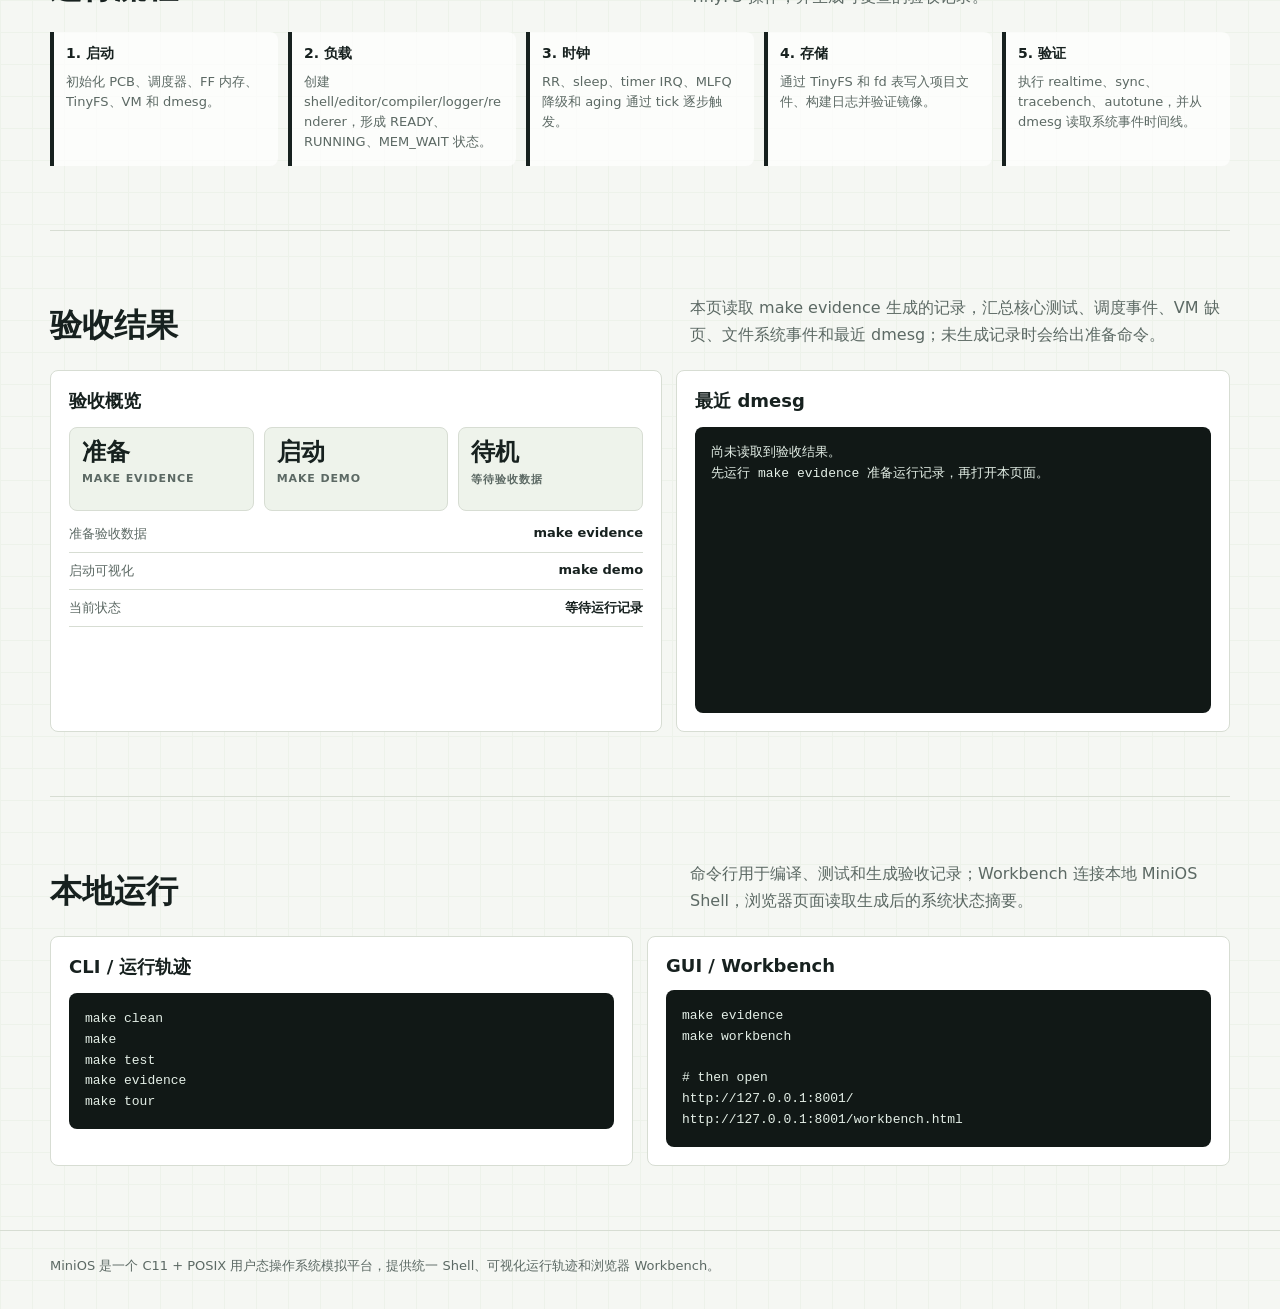
==== commit e88ffbc6: "6/6_3" ====
--- a/demo/index.html
+++ b/demo/index.html
@@ -174,7 +174,7 @@
           </div>
           <div class="evidence-list" id="evidenceList">
             <div class="evidence-row"><span>准备命令</span><b>make evidence</b></div>
-            <div class="evidence-row"><span>可视化入口</span><b>make story-gui</b></div>
+            <div class="evidence-row"><span>可视化入口</span><b>make demo</b></div>
           </div>
         </div>
         <div class="evidence-panel">
@@ -196,7 +196,7 @@
 make
 make test
 make evidence
-make story-full</pre>
+make tour</pre>
         </div>
         <div class="command">
           <h3>GUI / Workbench</h3>
@@ -235,11 +235,11 @@
     function renderFallbackEvidence() {
       metricEl.innerHTML = `
         <div class="evidence-metric"><strong>准备</strong><span>make evidence</span></div>
-        <div class="evidence-metric"><strong>启动</strong><span>make story-gui</span></div>
+        <div class="evidence-metric"><strong>启动</strong><span>make demo</span></div>
         <div class="evidence-metric"><strong>待机</strong><span>等待验收数据</span></div>`;
       listEl.innerHTML = `
         <div class="evidence-row"><span>准备验收数据</span><b>make evidence</b></div>
-        <div class="evidence-row"><span>启动可视化</span><b>make story-gui</b></div>
+        <div class="evidence-row"><span>启动可视化</span><b>make demo</b></div>
         <div class="evidence-row"><span>当前状态</span><b>等待运行记录</b></div>`;
       dmesgEl.textContent = '尚未读取到验收结果。\n先运行 make evidence 准备运行记录，再打开本页面。';
     }
